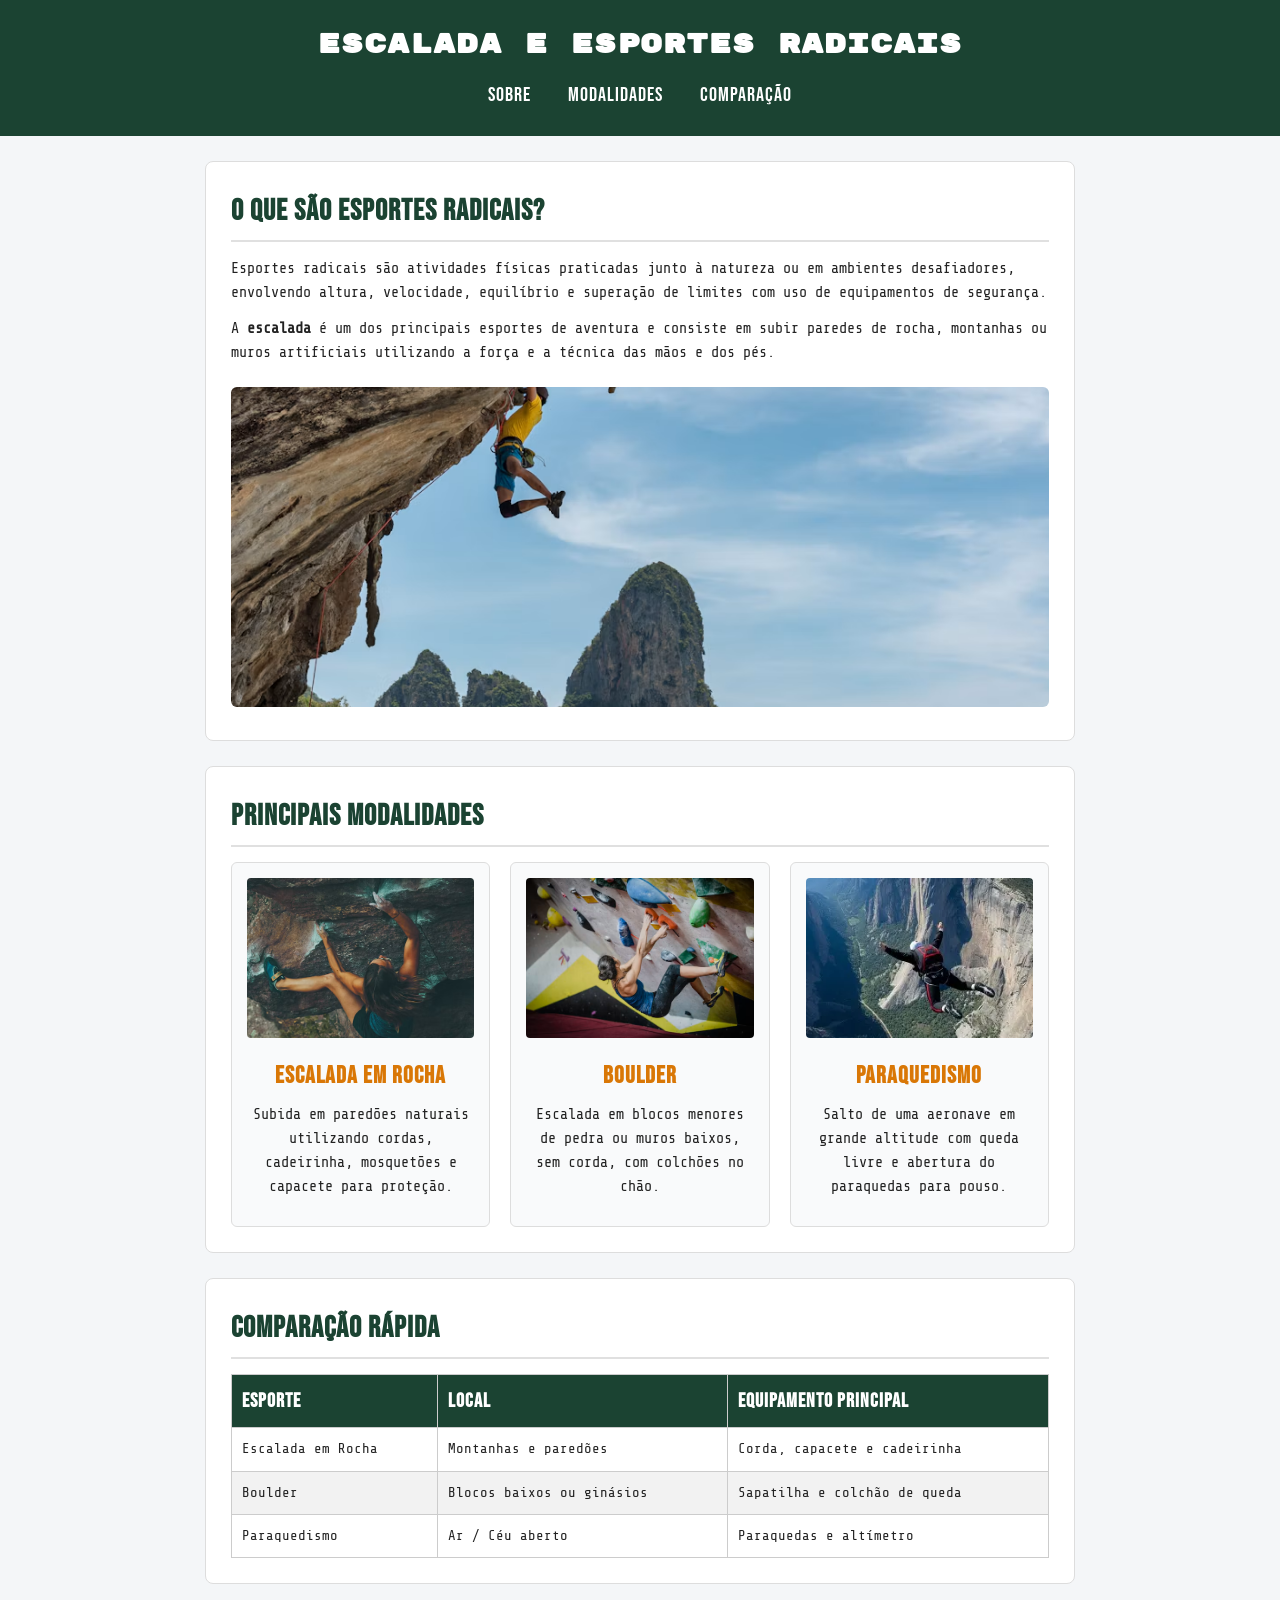
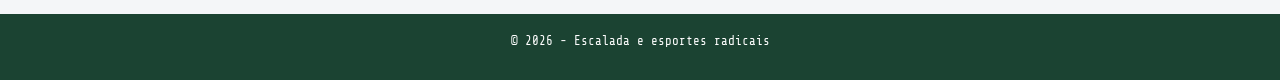
==== index.html @ f6217751 "Add files via upload" ====
<!DOCTYPE html>
<html lang="pt-BR">
<head>
    <meta charset="UTF-8">
    <meta name="viewport" content="width=device-width, initial-scale=1.0">
    <title>Escalada e Esportes Radicais</title>
    <link rel="stylesheet" href="style.css">
</head>
<body>

    <header>
        <h1>ESCALADA E ESPORTES RADICAIS</h1>
        <nav>
            <a href="#sobre">SOBRE</a>
            <a href="#modalidades">MODALIDADES</a>
            <a href="#comparacao">COMPARAÇÃO</a>
        </nav>
    </header>

    <main>

        <section id="sobre" class="caixa">
            <h2>O QUE SÃO ESPORTES RADICAIS?</h2>
            <p>
                Esportes radicais são atividades físicas praticadas junto à natureza ou em ambientes desafiadores, 
                envolvendo altura, velocidade, equilíbrio e superação de limites com uso de equipamentos de segurança.
            </p>
            <p>
                A <strong>escalada</strong> é um dos principais esportes de aventura e consiste em subir paredes de rocha, 
                montanhas ou muros artificiais utilizando a força e a técnica das mãos e dos pés.
            </p>
            <img src="imagens/capa.jpg" alt="Montanhas e natureza para escalada" class="imagem-destaque">
        </section>

        <section id="modalidades" class="caixa">
            <h2>PRINCIPAIS MODALIDADES</h2>
            
            <div class="lista-cards">
                <article class="card">
                    <img src="imagens/escalada-rocha.jpg" alt="Escalada em Rocha">
                    <h3>ESCALADA EM ROCHA</h3>
                    <p>Subida em paredões naturais utilizando cordas, cadeirinha, mosquetões e capacete para proteção.</p>
                </article>

                <article class="card">
                    <img src="imagens/boulder.jpg" alt="Boulder">
                    <h3>BOULDER</h3>
                    <p>Escalada em blocos menores de pedra ou muros baixos, sem corda, com colchões no chão.</p>
                </article>

                <article class="card">
                    <img src="imagens/paraquedismo.jpg" alt="Paraquedismo">
                    <h3>PARAQUEDISMO</h3>
                    <p>Salto de uma aeronave em grande altitude com queda livre e abertura do paraquedas para pouso.</p>
                </article>
            </div>
        </section>

        <section id="comparacao" class="caixa">
            <h2>COMPARAÇÃO RÁPIDA</h2>
            <table>
                <thead>
                    <tr>
                        <th>ESPORTE</th>
                        <th>LOCAL</th>
                        <th>EQUIPAMENTO PRINCIPAL</th>
                    </tr>
                </thead>
                <tbody>
                    <tr>
                        <td>Escalada em Rocha</td>
                        <td>Montanhas e paredões</td>
                        <td>Corda, capacete e cadeirinha</td>
                    </tr>
                    <tr>
                        <td>Boulder</td>
                        <td>Blocos baixos ou ginásios</td>
                        <td>Sapatilha e colchão de queda</td>
                    </tr>
                    <tr>
                        <td>Paraquedismo</td>
                        <td>Ar / Céu aberto</td>
                        <td>Paraquedas e altímetro</td>
                    </tr>
                </tbody>
            </table>
        </section>

    </main>

    <footer>
         <p><small>&copy; 2026 - Escalada e esportes radicais</small></p>
    </footer>

</body>
</html>
---- style.css ----
@import url('https://fonts.googleapis.com/css2?family=Bebas+Neue&family=Rubik+Mono+One&family=Share+Tech+Mono&display=swap');

* {
    box-sizing: border-box;
    margin: 0;
    padding: 0;
}

body {
    font-family: 'Share Tech Mono', monospace;
    background-color: #f4f6f8;
    color: #222222;
    line-height: 1.6;
}

header {
    background-color: #1b4332;
    color: #ffffff;
    text-align: center;
    padding: 25px 15px;
}

header h1 {
    font-family: 'Rubik Mono One', monospace;
    margin-bottom: 12px;
    font-size: 26px;
    letter-spacing: 1px;
}

nav a {
    font-family: 'Bebas Neue', sans-serif;
    color: #ffffff;
    text-decoration: none;
    margin: 0 14px;
    font-size: 20px;
    letter-spacing: 1px;
}

nav a:hover {
    text-decoration: underline;
    color: #ffb703;
}

main {
    max-width: 900px;
    margin: 25px auto;
    padding: 0 15px;
}

.caixa {
    background-color: #ffffff;
    padding: 25px;
    margin-bottom: 25px;
    border-radius: 8px;
    border: 1px solid #dddddd;
}

h2 {
    font-family: 'Bebas Neue', sans-serif;
    font-size: 30px;
    letter-spacing: 1px;
    color: #1b4332;
    margin-bottom: 15px;
    border-bottom: 2px solid #e0e0e0;
    padding-bottom: 5px;
}

p {
    margin-bottom: 12px;
    font-size: 15px;
}

.imagem-destaque {
    width: 100%;
    max-height: 320px;
    object-fit: cover;
    border-radius: 6px;
    margin-top: 10px;
}

.lista-cards {
    display: flex;
    gap: 20px;
    flex-wrap: wrap;
}

.card {
    flex: 1;
    min-width: 240px;
    background-color: #f9fafb;
    border: 1px solid #dddddd;
    border-radius: 6px;
    padding: 15px;
    text-align: center;
}

.card img {
    width: 100%;
    height: 160px;
    object-fit: cover;
    border-radius: 4px;
    margin-bottom: 10px;
}

.card h3 {
    font-family: 'Bebas Neue', sans-serif;
    font-size: 24px;
    letter-spacing: 1px;
    color: #d97706;
    margin-bottom: 8px;
}

table {
    width: 100%;
    border-collapse: collapse;
    margin-top: 10px;
}

th, td {
    border: 1px solid #cccccc;
    padding: 10px;
    text-align: left;
    font-size: 14px;
}

th {
    font-family: 'Bebas Neue', sans-serif;
    font-size: 20px;
    letter-spacing: 1px;
    background-color: #1b4332;
    color: #ffffff;
}

tr:nth-child(even) {
    background-color: #f2f2f2;
}

footer {
    background-color: #1b4332;
    color: #ffffff;
    text-align: center;
    padding: 15px;
    margin-top: 30px;
    font-size: 13px;
}
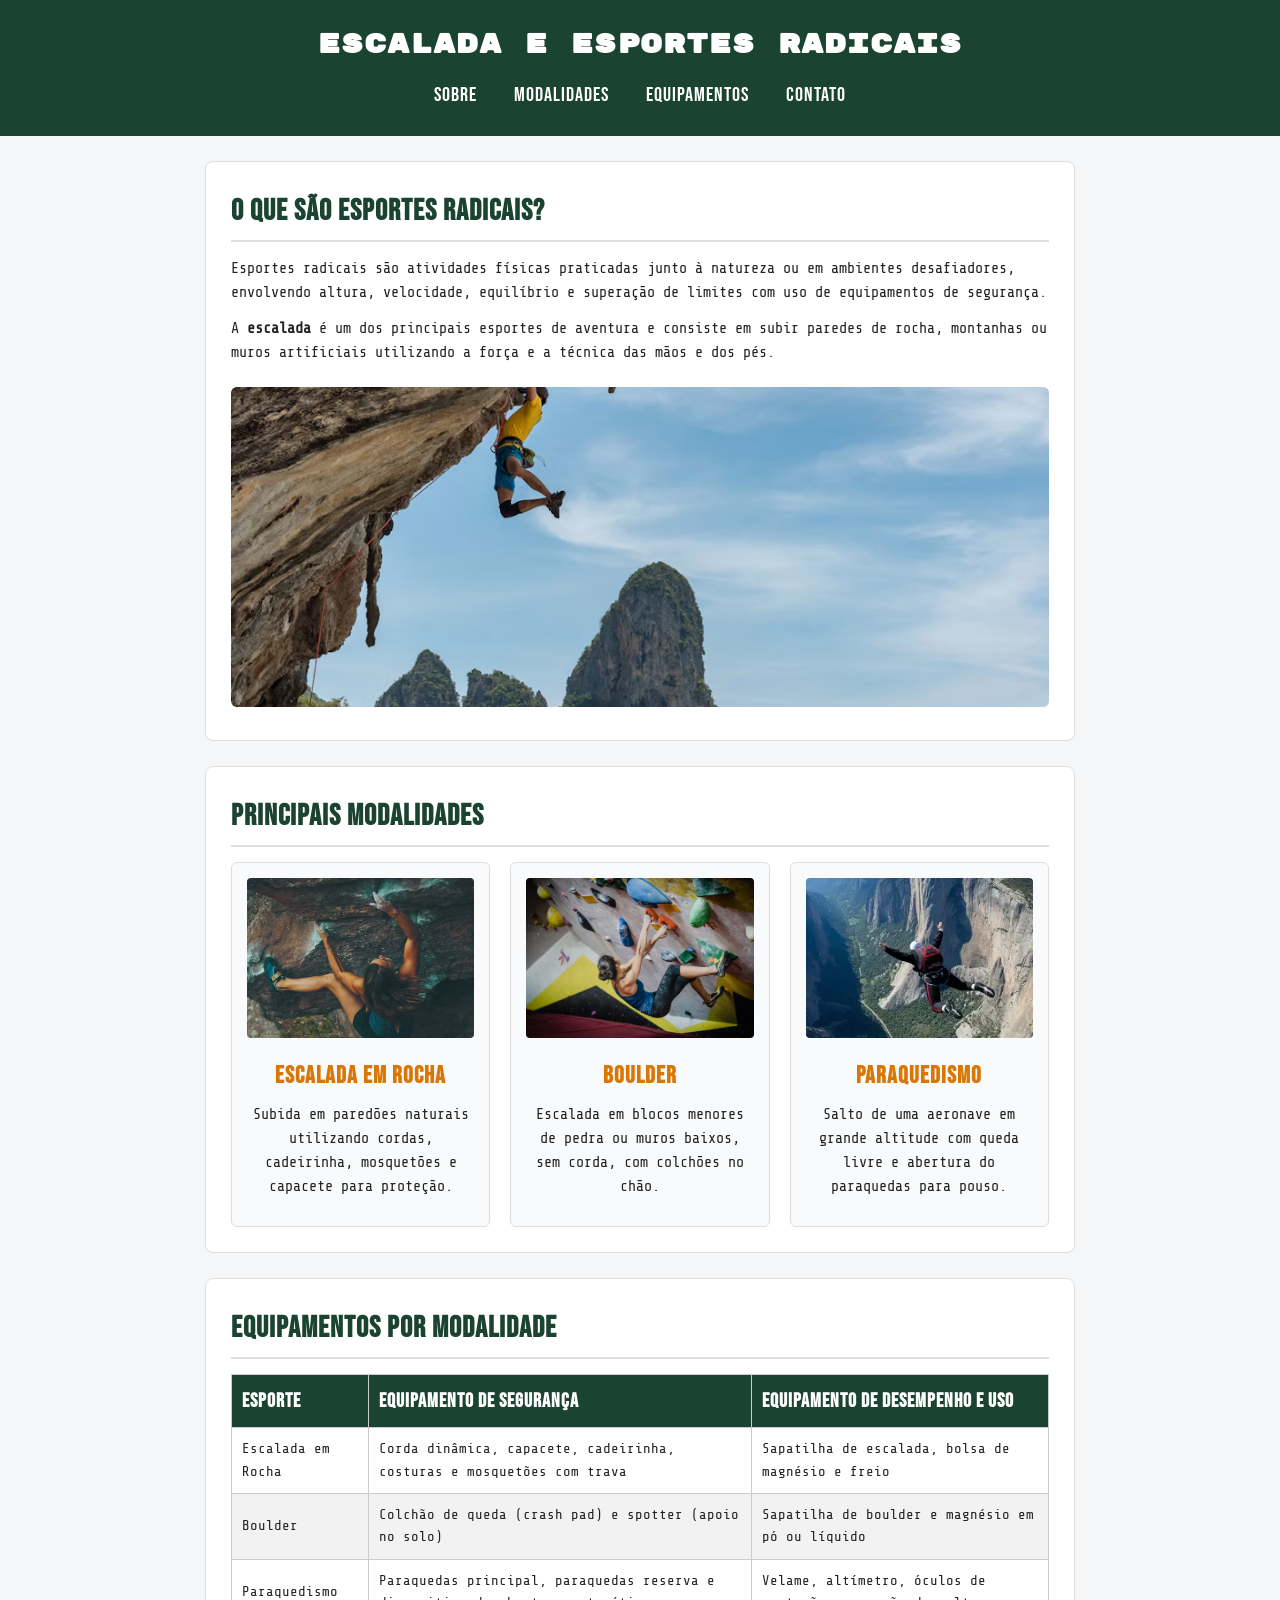
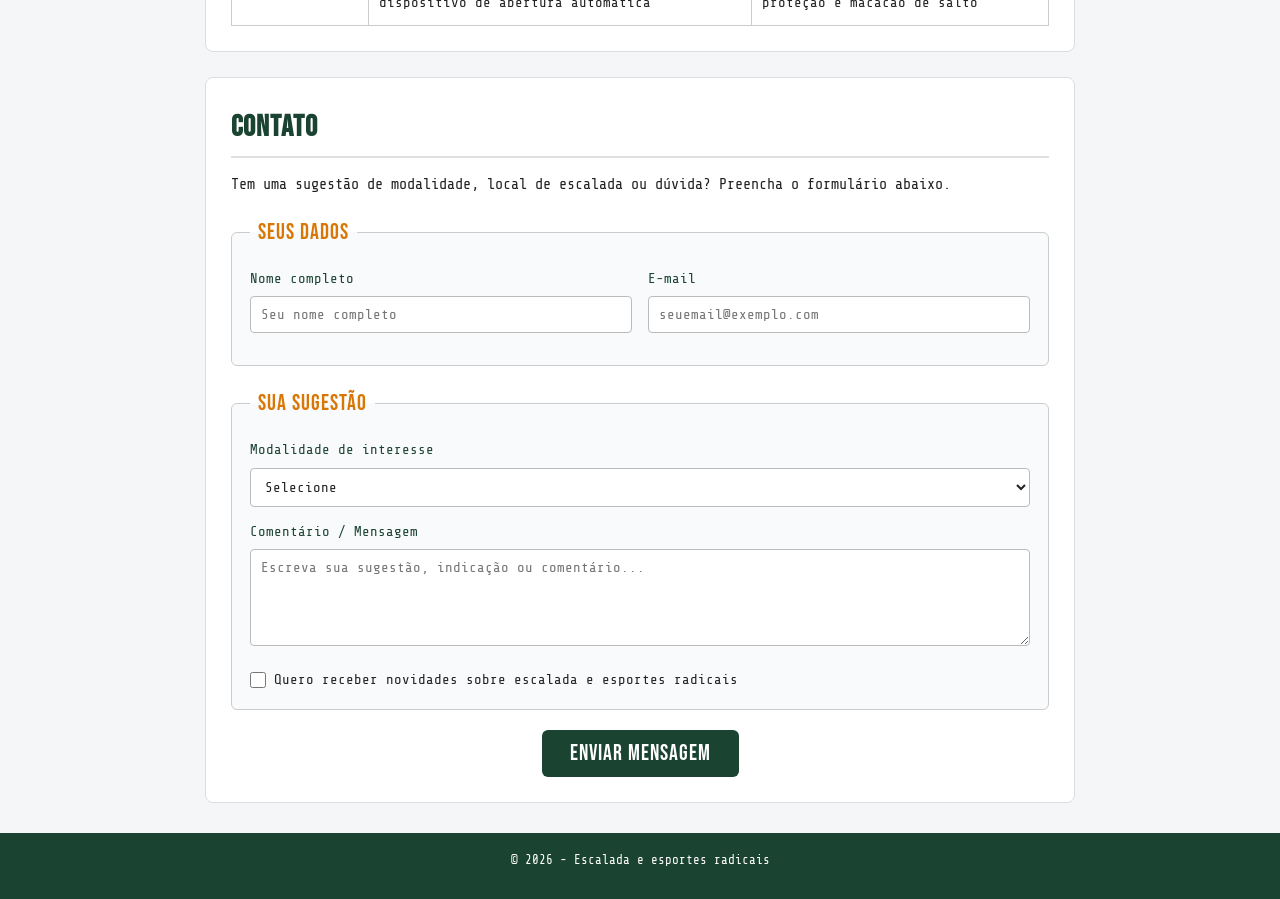
==== commit 937ec2b5: "atualizando o codigo" ====
--- a/index.html
+++ b/index.html
@@ -13,7 +13,8 @@
         <nav>
             <a href="#sobre">SOBRE</a>
             <a href="#modalidades">MODALIDADES</a>
-            <a href="#comparacao">COMPARAÇÃO</a>
+            <a href="#equipamentos">EQUIPAMENTOS</a>
+            <a href="#contato">CONTATO</a>
         </nav>
     </header>
 
@@ -56,34 +57,88 @@
             </div>
         </section>
 
-        <section id="comparacao" class="caixa">
-            <h2>COMPARAÇÃO RÁPIDA</h2>
+        <section id="equipamentos" class="caixa">
+            <h2>EQUIPAMENTOS POR MODALIDADE</h2>
             <table>
                 <thead>
                     <tr>
                         <th>ESPORTE</th>
-                        <th>LOCAL</th>
-                        <th>EQUIPAMENTO PRINCIPAL</th>
+                        <th>EQUIPAMENTO DE SEGURANÇA</th>
+                        <th>EQUIPAMENTO DE DESEMPENHO E USO</th>
                     </tr>
                 </thead>
                 <tbody>
                     <tr>
                         <td>Escalada em Rocha</td>
-                        <td>Montanhas e paredões</td>
-                        <td>Corda, capacete e cadeirinha</td>
+                        <td>Corda dinâmica, capacete, cadeirinha, costuras e mosquetões com trava</td>
+                        <td>Sapatilha de escalada, bolsa de magnésio e freio</td>
                     </tr>
                     <tr>
                         <td>Boulder</td>
-                        <td>Blocos baixos ou ginásios</td>
-                        <td>Sapatilha e colchão de queda</td>
+                        <td>Colchão de queda (crash pad) e spotter (apoio no solo)</td>
+                        <td>Sapatilha de boulder e magnésio em pó ou líquido</td>
                     </tr>
                     <tr>
                         <td>Paraquedismo</td>
-                        <td>Ar / Céu aberto</td>
-                        <td>Paraquedas e altímetro</td>
+                        <td>Paraquedas principal, paraquedas reserva e dispositivo de abertura automática</td>
+                        <td>Velame, altímetro, óculos de proteção e macacão de salto</td>
                     </tr>
                 </tbody>
             </table>
+        </section>
+
+        <section id="contato" class="caixa">
+            <h2>CONTATO</h2>
+            <p class="descricao-contato">Tem uma sugestão de modalidade, local de escalada ou dúvida? Preencha o formulário abaixo.</p>
+
+            <form action="#" method="post">
+                <fieldset class="grupo-campos">
+                    <legend>Seus dados</legend>
+
+                    <div class="linha-dupla">
+                        <div class="campo">
+                            <label for="nome">Nome completo</label>
+                            <input type="text" id="nome" name="nome" placeholder="Seu nome completo" required>
+                        </div>
+
+                        <div class="campo">
+                            <label for="email">E-mail</label>
+                            <input type="email" id="email" name="email" placeholder="seuemail@exemplo.com" required>
+                        </div>
+                    </div>
+
+                </fieldset>
+
+                <fieldset class="grupo-campos">
+                    <legend>Sua sugestão</legend>
+
+                    <div class="campo">
+                        <label for="modalidade">Modalidade de interesse</label>
+                        <select id="modalidade" name="modalidade">
+                            <option value="">Selecione</option>
+                            <option value="escalada-rocha">Escalada em Rocha</option>
+                            <option value="boulder">Boulder</option>
+                            <option value="paraquedismo">Paraquedismo</option>
+                            <option value="outra">Outra modalidade radical</option>
+                        </select>
+                    </div>
+
+                    <div class="campo">
+                        <label for="mensagem">Comentário / Mensagem</label>
+                        <textarea id="mensagem" name="mensagem" rows="5" placeholder="Escreva sua sugestão, indicação ou comentário..."></textarea>
+                    </div>
+
+                    <div class="campo-checkbox">
+                        <input type="checkbox" id="novidades" name="novidades">
+                        <label for="novidades">Quero receber novidades sobre escalada e esportes radicais</label>
+                    </div>
+                </fieldset>
+
+                <div class="acoes-form">
+                    <button type="submit" class="btn-enviar">Enviar mensagem</button>
+                </div>
+
+            </form>
         </section>
 
     </main>
--- a/style.css
+++ b/style.css
@@ -4,6 +4,10 @@
     box-sizing: border-box;
     margin: 0;
     padding: 0;
+}
+
+html {
+    scroll-behavior: smooth;
 }
 
 body {
@@ -135,6 +139,129 @@
     background-color: #f2f2f2;
 }
 
+.descricao-contato {
+    margin-bottom: 18px;
+}
+
+.grupo-campos {
+    border: 1px solid #cccccc;
+    border-radius: 6px;
+    padding: 18px;
+    margin-bottom: 20px;
+    background-color: #f9fafb;
+}
+
+.grupo-campos legend {
+    font-family: 'Bebas Neue', sans-serif;
+    font-size: 22px;
+    letter-spacing: 1px;
+    color: #d97706;
+    padding: 0 8px;
+}
+
+.linha-dupla {
+    display: flex;
+    gap: 16px;
+    flex-wrap: wrap;
+}
+
+.linha-dupla .campo {
+    flex: 1;
+    min-width: 220px;
+}
+
+.campo {
+    margin-bottom: 14px;
+}
+
+.campo:last-child {
+    margin-bottom: 0;
+}
+
+.campo label {
+    display: block;
+    font-size: 14px;
+    margin-bottom: 6px;
+    color: #1b4332;
+}
+
+.opcional {
+    font-size: 12px;
+    color: #666666;
+}
+
+.campo input,
+.campo select,
+.campo textarea {
+    width: 100%;
+    padding: 10px;
+    border: 1px solid #bbbbbb;
+    border-radius: 4px;
+    background-color: #ffffff;
+    color: #222222;
+    font-family: 'Share Tech Mono', monospace;
+    font-size: 14px;
+}
+
+.campo input:focus,
+.campo select:focus,
+.campo textarea:focus {
+    outline: none;
+    border-color: #1b4332;
+}
+
+.campo textarea {
+    resize: vertical;
+}
+
+.campo-checkbox {
+    display: flex;
+    align-items: center;
+    gap: 8px;
+    margin-top: 8px;
+}
+
+.campo-checkbox input[type="checkbox"] {
+    width: 16px;
+    height: 16px;
+    accent-color: #1b4332;
+}
+
+.campo-checkbox label {
+    font-size: 14px;
+    color: #222222;
+}
+
+.acoes-form {
+    text-align: center;
+    margin-top: 10px;
+}
+
+.btn-enviar {
+    font-family: 'Bebas Neue', sans-serif;
+    font-size: 22px;
+    letter-spacing: 1px;
+    background-color: #1b4332;
+    color: #ffffff;
+    border: none;
+    border-radius: 6px;
+    padding: 10px 28px;
+    cursor: pointer;
+}
+
+.btn-enviar:hover {
+    background-color: #2d6a4f;
+    color: #ffb703;
+}
+
+.aviso-form {
+    text-align: center;
+    font-size: 12px;
+    color: #666666;
+    margin-top: 12px;
+    margin-bottom: 0;
+}
+
 footer {
     background-color: #1b4332;
     color: #ffffff;
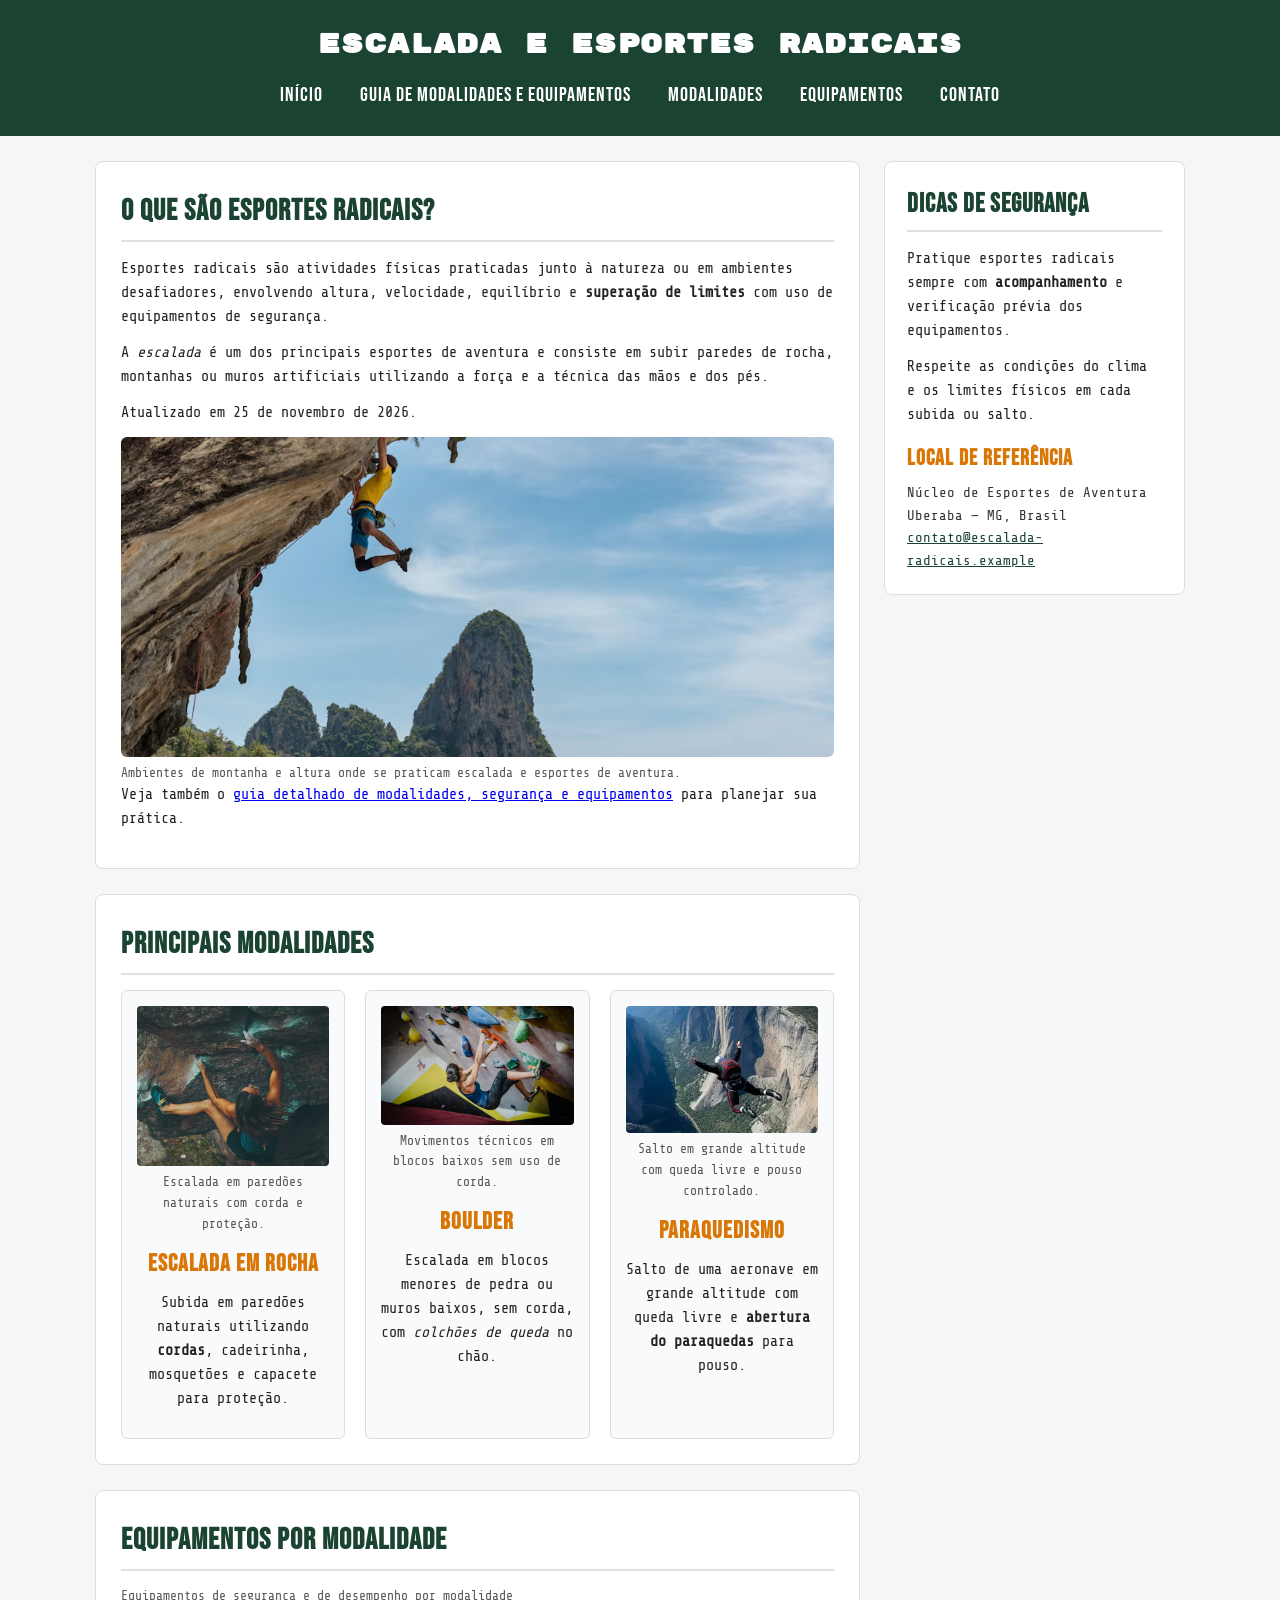
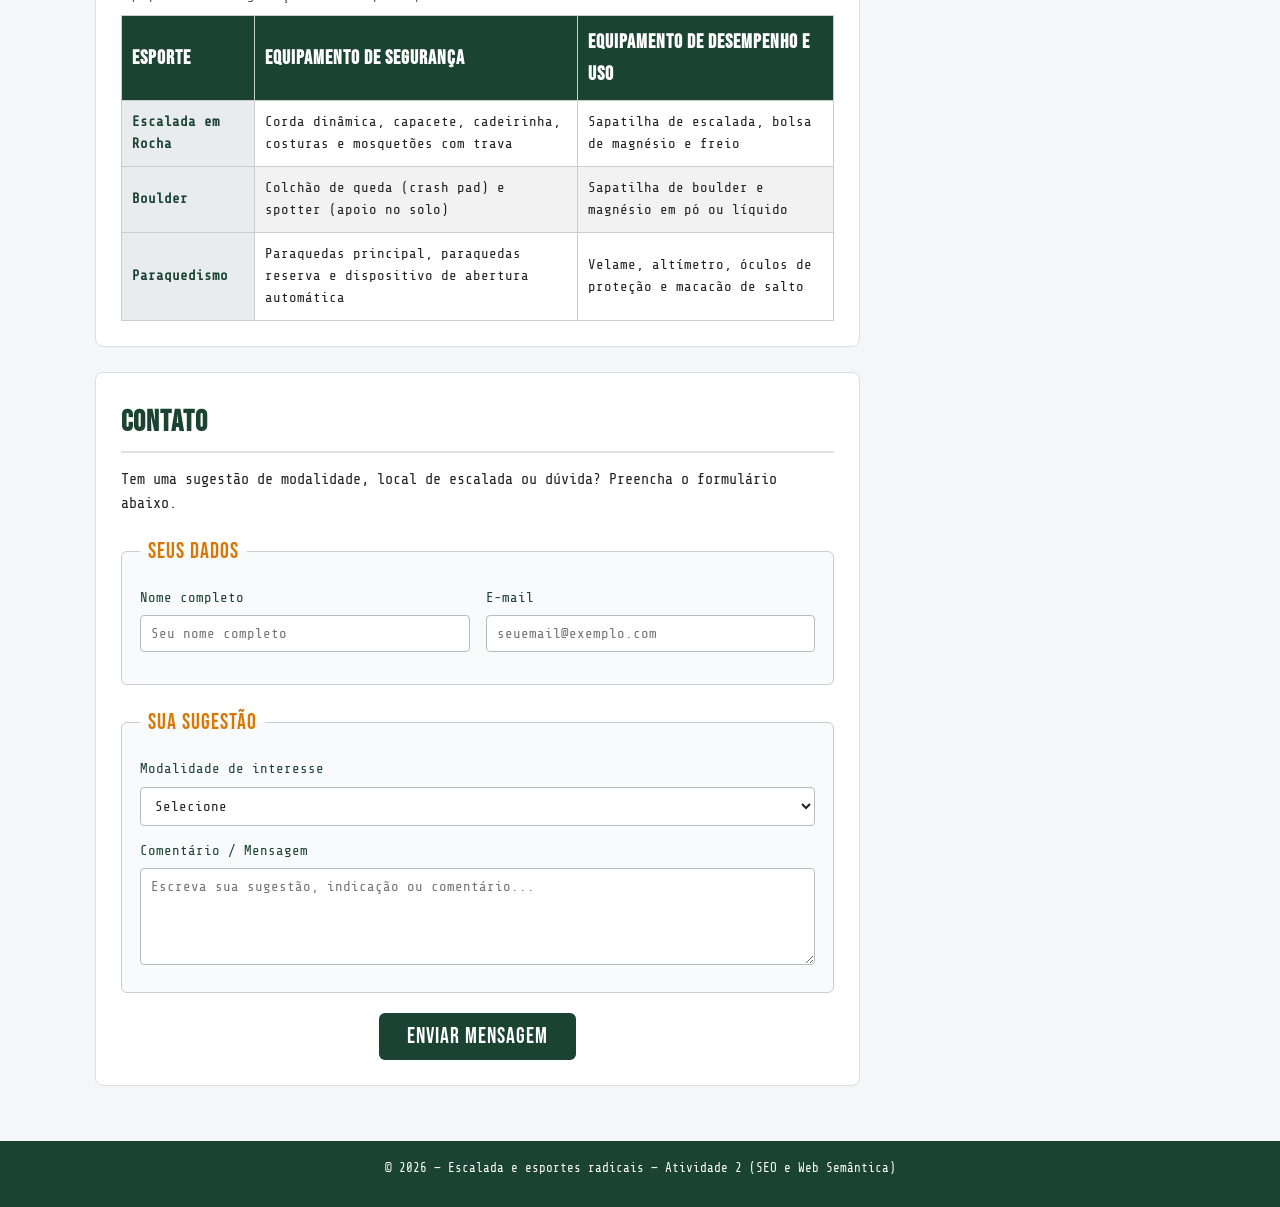
==== commit aaf1f22b: "Add files via upload" ====
--- a/index.html
+++ b/index.html
@@ -1,151 +1,224 @@
-<!DOCTYPE html>
-<html lang="pt-BR">
-<head>
-    <meta charset="UTF-8">
-    <meta name="viewport" content="width=device-width, initial-scale=1.0">
-    <title>Escalada e Esportes Radicais</title>
-    <link rel="stylesheet" href="style.css">
-</head>
-<body>
-
-    <header>
-        <h1>ESCALADA E ESPORTES RADICAIS</h1>
-        <nav>
-            <a href="#sobre">SOBRE</a>
-            <a href="#modalidades">MODALIDADES</a>
-            <a href="#equipamentos">EQUIPAMENTOS</a>
-            <a href="#contato">CONTATO</a>
-        </nav>
-    </header>
-
-    <main>
-
-        <section id="sobre" class="caixa">
-            <h2>O QUE SÃO ESPORTES RADICAIS?</h2>
-            <p>
-                Esportes radicais são atividades físicas praticadas junto à natureza ou em ambientes desafiadores, 
-                envolvendo altura, velocidade, equilíbrio e superação de limites com uso de equipamentos de segurança.
-            </p>
-            <p>
-                A <strong>escalada</strong> é um dos principais esportes de aventura e consiste em subir paredes de rocha, 
-                montanhas ou muros artificiais utilizando a força e a técnica das mãos e dos pés.
-            </p>
-            <img src="imagens/capa.jpg" alt="Montanhas e natureza para escalada" class="imagem-destaque">
-        </section>
-
-        <section id="modalidades" class="caixa">
-            <h2>PRINCIPAIS MODALIDADES</h2>
-            
-            <div class="lista-cards">
-                <article class="card">
-                    <img src="imagens/escalada-rocha.jpg" alt="Escalada em Rocha">
-                    <h3>ESCALADA EM ROCHA</h3>
-                    <p>Subida em paredões naturais utilizando cordas, cadeirinha, mosquetões e capacete para proteção.</p>
-                </article>
-
-                <article class="card">
-                    <img src="imagens/boulder.jpg" alt="Boulder">
-                    <h3>BOULDER</h3>
-                    <p>Escalada em blocos menores de pedra ou muros baixos, sem corda, com colchões no chão.</p>
-                </article>
-
-                <article class="card">
-                    <img src="imagens/paraquedismo.jpg" alt="Paraquedismo">
-                    <h3>PARAQUEDISMO</h3>
-                    <p>Salto de uma aeronave em grande altitude com queda livre e abertura do paraquedas para pouso.</p>
-                </article>
-            </div>
-        </section>
-
-        <section id="equipamentos" class="caixa">
-            <h2>EQUIPAMENTOS POR MODALIDADE</h2>
-            <table>
-                <thead>
-                    <tr>
-                        <th>ESPORTE</th>
-                        <th>EQUIPAMENTO DE SEGURANÇA</th>
-                        <th>EQUIPAMENTO DE DESEMPENHO E USO</th>
-                    </tr>
-                </thead>
-                <tbody>
-                    <tr>
-                        <td>Escalada em Rocha</td>
-                        <td>Corda dinâmica, capacete, cadeirinha, costuras e mosquetões com trava</td>
-                        <td>Sapatilha de escalada, bolsa de magnésio e freio</td>
-                    </tr>
-                    <tr>
-                        <td>Boulder</td>
-                        <td>Colchão de queda (crash pad) e spotter (apoio no solo)</td>
-                        <td>Sapatilha de boulder e magnésio em pó ou líquido</td>
-                    </tr>
-                    <tr>
-                        <td>Paraquedismo</td>
-                        <td>Paraquedas principal, paraquedas reserva e dispositivo de abertura automática</td>
-                        <td>Velame, altímetro, óculos de proteção e macacão de salto</td>
-                    </tr>
-                </tbody>
-            </table>
-        </section>
-
-        <section id="contato" class="caixa">
-            <h2>CONTATO</h2>
-            <p class="descricao-contato">Tem uma sugestão de modalidade, local de escalada ou dúvida? Preencha o formulário abaixo.</p>
-
-            <form action="#" method="post">
-                <fieldset class="grupo-campos">
-                    <legend>Seus dados</legend>
-
-                    <div class="linha-dupla">
-                        <div class="campo">
-                            <label for="nome">Nome completo</label>
-                            <input type="text" id="nome" name="nome" placeholder="Seu nome completo" required>
-                        </div>
-
-                        <div class="campo">
-                            <label for="email">E-mail</label>
-                            <input type="email" id="email" name="email" placeholder="seuemail@exemplo.com" required>
-                        </div>
-                    </div>
-
-                </fieldset>
-
-                <fieldset class="grupo-campos">
-                    <legend>Sua sugestão</legend>
-
-                    <div class="campo">
-                        <label for="modalidade">Modalidade de interesse</label>
-                        <select id="modalidade" name="modalidade">
-                            <option value="">Selecione</option>
-                            <option value="escalada-rocha">Escalada em Rocha</option>
-                            <option value="boulder">Boulder</option>
-                            <option value="paraquedismo">Paraquedismo</option>
-                            <option value="outra">Outra modalidade radical</option>
-                        </select>
-                    </div>
-
-                    <div class="campo">
-                        <label for="mensagem">Comentário / Mensagem</label>
-                        <textarea id="mensagem" name="mensagem" rows="5" placeholder="Escreva sua sugestão, indicação ou comentário..."></textarea>
-                    </div>
-
-                    <div class="campo-checkbox">
-                        <input type="checkbox" id="novidades" name="novidades">
-                        <label for="novidades">Quero receber novidades sobre escalada e esportes radicais</label>
-                    </div>
-                </fieldset>
-
-                <div class="acoes-form">
-                    <button type="submit" class="btn-enviar">Enviar mensagem</button>
-                </div>
-
-            </form>
-        </section>
-
-    </main>
-
-    <footer>
-         <p><small>&copy; 2026 - Escalada e esportes radicais</small></p>
-    </footer>
-
-</body>
-</html>+<!DOCTYPE html>
+<html lang="pt-BR">
+<head>
+    <meta charset="UTF-8">
+    <meta name="viewport" content="width=device-width, initial-scale=1.0">
+    <title>Escalada e Esportes Radicais — Escalada, Boulder e Paraquedismo</title>
+    <meta name="description" content="Guia de escalada e esportes radicais com escalada em rocha, boulder e paraquedismo, equipamentos de segurança e dicas práticas para iniciantes.">
+    <link rel="canonical" href="https://augusto-1223.github.io/Escalada-e-esportes-radicais/">
+
+    <link rel="icon" type="image/png" sizes="32x32" href="favicon-32x32.png">
+    <link rel="icon" type="image/png" sizes="64x64" href="favicon.png">
+
+    <meta property="og:type" content="website">
+    <meta property="og:locale" content="pt_BR">
+    <meta property="og:site_name" content="Escalada e Esportes Radicais">
+    <meta property="og:url" content="https://augusto-1223.github.io/Escalada-e-esportes-radicais/">
+    <meta property="og:title" content="Escalada e Esportes Radicais — Escalada, Boulder e Paraquedismo">
+    <meta property="og:description" content="Guia de escalada e esportes radicais com escalada em rocha, boulder e paraquedismo, equipamentos de segurança e dicas práticas para iniciantes.">
+    <meta property="og:image" content="https://augusto-1223.github.io/Escalada-e-esportes-radicais/imagens/og-escalada.png">
+    <meta property="og:image:width" content="1200">
+    <meta property="og:image:height" content="630">
+    <meta property="og:image:alt" content="Montanhas ao entardecer representando escalada e esportes radicais">
+
+    <link rel="stylesheet" href="style.css">
+
+    <script type="application/ld+json">
+    {
+      "@context": "https://schema.org",
+      "@type": "SportsOrganization",
+      "name": "Escalada e Esportes Radicais",
+      "description": "Conteúdo educativo sobre escalada e esportes radicais, incluindo escalada em rocha, boulder, paraquedismo e equipamentos de segurança.",
+      "url": "https://augusto-1223.github.io/Escalada-e-esportes-radicais/",
+      "sport": [
+        "Escalada em Rocha",
+        "Boulder",
+        "Paraquedismo"
+      ],
+      "address": {
+        "@type": "PostalAddress",
+        "addressLocality": "Uberaba",
+        "addressRegion": "MG",
+        "addressCountry": "BR"
+      }
+    }
+    </script>
+</head>
+<body>
+
+    <a href="#conteudo-principal" class="pular-conteudo">Pular para o conteúdo</a>
+
+    <header>
+        <h1>ESCALADA E ESPORTES RADICAIS</h1>
+        <nav aria-label="Navegação principal">
+            <a href="index.html">Início</a>
+            <a href="sobre.html">Guia de Modalidades e Equipamentos</a>
+            <a href="#modalidades">Modalidades</a>
+            <a href="#equipamentos">Equipamentos</a>
+            <a href="#contato">Contato</a>
+        </nav>
+    </header>
+
+    <div class="layout-principal">
+        <main id="conteudo-principal">
+
+            <section id="sobre" class="caixa">
+                <h2>O QUE SÃO ESPORTES RADICAIS?</h2>
+                <p>
+                    Esportes radicais são atividades físicas praticadas junto à natureza ou em ambientes desafiadores,
+                    envolvendo altura, velocidade, equilíbrio e <strong>superação de limites</strong> com uso de equipamentos de segurança.
+                </p>
+                <p>
+                    A <em>escalada</em> é um dos principais esportes de aventura e consiste em subir paredes de rocha,
+                    montanhas ou muros artificiais utilizando a força e a técnica das mãos e dos pés.
+                </p>
+                <p>
+                    Atualizado em <time datetime="2026-11-25">25 de novembro de 2026</time>.
+                </p>
+                <figure class="figura-destaque">
+                    <img src="imagens/capa.jpg" alt="Montanhas e natureza para prática de escalada e esportes radicais" width="800" height="350">
+                    <figcaption>Ambientes de montanha e altura onde se praticam escalada e esportes de aventura.</figcaption>
+                </figure>
+                <p>
+                    Veja também o <a href="sobre.html">guia detalhado de modalidades, segurança e equipamentos</a> para planejar sua prática.
+                </p>
+            </section>
+
+            <section id="modalidades" class="caixa">
+                <h2>PRINCIPAIS MODALIDADES</h2>
+
+                <div class="lista-cards">
+                    <article class="card">
+                        <figure>
+                            <img src="imagens/escalada-rocha.jpg" alt="Paredão de rocha com linha vertical representando escalada em rocha" width="400" height="250" loading="lazy">
+                            <figcaption>Escalada em paredões naturais com corda e proteção.</figcaption>
+                        </figure>
+                        <h3>ESCALADA EM ROCHA</h3>
+                        <p>Subida em paredões naturais utilizando <strong>cordas</strong>, cadeirinha, mosquetões e capacete para proteção.</p>
+                    </article>
+
+                    <article class="card">
+                        <figure>
+                            <img src="imagens/boulder.jpg" alt="Bloco de rocha sobre base verde representando a modalidade boulder" width="400" height="250" loading="lazy">
+                            <figcaption>Movimentos técnicos em blocos baixos sem uso de corda.</figcaption>
+                        </figure>
+                        <h3>BOULDER</h3>
+                        <p>Escalada em blocos menores de pedra ou muros baixos, sem corda, com <em>colchões de queda</em> no chão.</p>
+                    </article>
+
+                    <article class="card">
+                        <figure>
+                            <img src="imagens/paraquedismo.jpg" alt="Paraquedas no céu representando a modalidade paraquedismo" width="400" height="250" loading="lazy">
+                            <figcaption>Salto em grande altitude com queda livre e pouso controlado.</figcaption>
+                        </figure>
+                        <h3>PARAQUEDISMO</h3>
+                        <p>Salto de uma aeronave em grande altitude com queda livre e <strong>abertura do paraquedas</strong> para pouso.</p>
+                    </article>
+                </div>
+            </section>
+
+            <section id="equipamentos" class="caixa">
+                <h2>EQUIPAMENTOS POR MODALIDADE</h2>
+                <table>
+                    <caption>Equipamentos de segurança e de desempenho por modalidade</caption>
+                    <thead>
+                        <tr>
+                            <th scope="col">ESPORTE</th>
+                            <th scope="col">EQUIPAMENTO DE SEGURANÇA</th>
+                            <th scope="col">EQUIPAMENTO DE DESEMPENHO E USO</th>
+                        </tr>
+                    </thead>
+                    <tbody>
+                        <tr>
+                            <th scope="row">Escalada em Rocha</th>
+                            <td>Corda dinâmica, capacete, cadeirinha, costuras e mosquetões com trava</td>
+                            <td>Sapatilha de escalada, bolsa de magnésio e freio</td>
+                        </tr>
+                        <tr>
+                            <th scope="row">Boulder</th>
+                            <td>Colchão de queda (crash pad) e spotter (apoio no solo)</td>
+                            <td>Sapatilha de boulder e magnésio em pó ou líquido</td>
+                        </tr>
+                        <tr>
+                            <th scope="row">Paraquedismo</th>
+                            <td>Paraquedas principal, paraquedas reserva e dispositivo de abertura automática</td>
+                            <td>Velame, altímetro, óculos de proteção e macacão de salto</td>
+                        </tr>
+                    </tbody>
+                </table>
+            </section>
+
+            <section id="contato" class="caixa">
+                <h2>CONTATO</h2>
+                <p class="descricao-contato">Tem uma sugestão de modalidade, local de escalada ou dúvida? Preencha o formulário abaixo.</p>
+
+                <form action="#" method="post">
+                    <fieldset class="grupo-campos">
+                        <legend>Seus dados</legend>
+
+                        <div class="linha-dupla">
+                            <div class="campo">
+                                <label for="nome">Nome completo</label>
+                                <input type="text" id="nome" name="nome" placeholder="Seu nome completo" required>
+                            </div>
+
+                            <div class="campo">
+                                <label for="email">E-mail</label>
+                                <input type="email" id="email" name="email" placeholder="seuemail@exemplo.com" required>
+                            </div>
+                        </div>
+                    </fieldset>
+
+                    <fieldset class="grupo-campos">
+                        <legend>Sua sugestão</legend>
+
+                        <div class="campo">
+                            <label for="modalidade">Modalidade de interesse</label>
+                            <select id="modalidade" name="modalidade">
+                                <option value="">Selecione</option>
+                                <option value="escalada-rocha">Escalada em Rocha</option>
+                                <option value="boulder">Boulder</option>
+                                <option value="paraquedismo">Paraquedismo</option>
+                                <option value="outra">Outra modalidade radical</option>
+                            </select>
+                        </div>
+
+                        <div class="campo">
+                            <label for="mensagem">Comentário / Mensagem</label>
+                            <textarea id="mensagem" name="mensagem" rows="5" placeholder="Escreva sua sugestão, indicação ou comentário..."></textarea>
+                        </div>
+
+                        
+                    </fieldset>
+
+                    <div class="acoes-form">
+                        <button type="submit" class="btn-enviar">Enviar mensagem</button>
+                    </div>
+                </form>
+            </section>
+
+        </main>
+
+        <aside class="barra-lateral" aria-label="Informações complementares">
+            <h2>DICAS DE SEGURANÇA</h2>
+            <p>
+                Pratique esportes radicais sempre com <strong>acompanhamento</strong> e verificação prévia dos equipamentos.
+            </p>
+            <p>
+                Respeite as condições do clima e os limites físicos em cada subida ou salto.
+            </p>
+            <h3>LOCAL DE REFERÊNCIA</h3>
+            <address>
+                Núcleo de Esportes de Aventura<br>
+                Uberaba — MG, Brasil<br>
+                <a href="mailto:contato@escalada-radicais.example">contato@escalada-radicais.example</a>
+            </address>
+        </aside>
+    </div>
+
+    <footer>
+        <p><small>&copy; <time datetime="2026">2026</time> — Escalada e esportes radicais — Atividade 2 (SEO e Web Semântica)</small></p>
+    </footer>
+
+</body>
+</html>
--- a/style.css
+++ b/style.css
@@ -1,272 +1,357 @@
-@import url('https://fonts.googleapis.com/css2?family=Bebas+Neue&family=Rubik+Mono+One&family=Share+Tech+Mono&display=swap');
-
-* {
-    box-sizing: border-box;
-    margin: 0;
-    padding: 0;
-}
-
-html {
-    scroll-behavior: smooth;
-}
-
-body {
-    font-family: 'Share Tech Mono', monospace;
-    background-color: #f4f6f8;
-    color: #222222;
-    line-height: 1.6;
-}
-
-header {
-    background-color: #1b4332;
-    color: #ffffff;
-    text-align: center;
-    padding: 25px 15px;
-}
-
-header h1 {
-    font-family: 'Rubik Mono One', monospace;
-    margin-bottom: 12px;
-    font-size: 26px;
-    letter-spacing: 1px;
-}
-
-nav a {
-    font-family: 'Bebas Neue', sans-serif;
-    color: #ffffff;
-    text-decoration: none;
-    margin: 0 14px;
-    font-size: 20px;
-    letter-spacing: 1px;
-}
-
-nav a:hover {
-    text-decoration: underline;
-    color: #ffb703;
-}
-
-main {
-    max-width: 900px;
-    margin: 25px auto;
-    padding: 0 15px;
-}
-
-.caixa {
-    background-color: #ffffff;
-    padding: 25px;
-    margin-bottom: 25px;
-    border-radius: 8px;
-    border: 1px solid #dddddd;
-}
-
-h2 {
-    font-family: 'Bebas Neue', sans-serif;
-    font-size: 30px;
-    letter-spacing: 1px;
-    color: #1b4332;
-    margin-bottom: 15px;
-    border-bottom: 2px solid #e0e0e0;
-    padding-bottom: 5px;
-}
-
-p {
-    margin-bottom: 12px;
-    font-size: 15px;
-}
-
-.imagem-destaque {
-    width: 100%;
-    max-height: 320px;
-    object-fit: cover;
-    border-radius: 6px;
-    margin-top: 10px;
-}
-
-.lista-cards {
-    display: flex;
-    gap: 20px;
-    flex-wrap: wrap;
-}
-
-.card {
-    flex: 1;
-    min-width: 240px;
-    background-color: #f9fafb;
-    border: 1px solid #dddddd;
-    border-radius: 6px;
-    padding: 15px;
-    text-align: center;
-}
-
-.card img {
-    width: 100%;
-    height: 160px;
-    object-fit: cover;
-    border-radius: 4px;
-    margin-bottom: 10px;
-}
-
-.card h3 {
-    font-family: 'Bebas Neue', sans-serif;
-    font-size: 24px;
-    letter-spacing: 1px;
-    color: #d97706;
-    margin-bottom: 8px;
-}
-
-table {
-    width: 100%;
-    border-collapse: collapse;
-    margin-top: 10px;
-}
-
-th, td {
-    border: 1px solid #cccccc;
-    padding: 10px;
-    text-align: left;
-    font-size: 14px;
-}
-
-th {
-    font-family: 'Bebas Neue', sans-serif;
-    font-size: 20px;
-    letter-spacing: 1px;
-    background-color: #1b4332;
-    color: #ffffff;
-}
-
-tr:nth-child(even) {
-    background-color: #f2f2f2;
-}
-
-.descricao-contato {
-    margin-bottom: 18px;
-}
-
-.grupo-campos {
-    border: 1px solid #cccccc;
-    border-radius: 6px;
-    padding: 18px;
-    margin-bottom: 20px;
-    background-color: #f9fafb;
-}
-
-.grupo-campos legend {
-    font-family: 'Bebas Neue', sans-serif;
-    font-size: 22px;
-    letter-spacing: 1px;
-    color: #d97706;
-    padding: 0 8px;
-}
-
-.linha-dupla {
-    display: flex;
-    gap: 16px;
-    flex-wrap: wrap;
-}
-
-.linha-dupla .campo {
-    flex: 1;
-    min-width: 220px;
-}
-
-.campo {
-    margin-bottom: 14px;
-}
-
-.campo:last-child {
-    margin-bottom: 0;
-}
-
-.campo label {
-    display: block;
-    font-size: 14px;
-    margin-bottom: 6px;
-    color: #1b4332;
-}
-
-.opcional {
-    font-size: 12px;
-    color: #666666;
-}
-
-.campo input,
-.campo select,
-.campo textarea {
-    width: 100%;
-    padding: 10px;
-    border: 1px solid #bbbbbb;
-    border-radius: 4px;
-    background-color: #ffffff;
-    color: #222222;
-    font-family: 'Share Tech Mono', monospace;
-    font-size: 14px;
-}
-
-.campo input:focus,
-.campo select:focus,
-.campo textarea:focus {
-    outline: none;
-    border-color: #1b4332;
-}
-
-.campo textarea {
-    resize: vertical;
-}
-
-.campo-checkbox {
-    display: flex;
-    align-items: center;
-    gap: 8px;
-    margin-top: 8px;
-}
-
-.campo-checkbox input[type="checkbox"] {
-    width: 16px;
-    height: 16px;
-    accent-color: #1b4332;
-}
-
-.campo-checkbox label {
-    font-size: 14px;
-    color: #222222;
-}
-
-.acoes-form {
-    text-align: center;
-    margin-top: 10px;
-}
-
-.btn-enviar {
-    font-family: 'Bebas Neue', sans-serif;
-    font-size: 22px;
-    letter-spacing: 1px;
-    background-color: #1b4332;
-    color: #ffffff;
-    border: none;
-    border-radius: 6px;
-    padding: 10px 28px;
-    cursor: pointer;
-}
-
-.btn-enviar:hover {
-    background-color: #2d6a4f;
-    color: #ffb703;
-}
-
-.aviso-form {
-    text-align: center;
-    font-size: 12px;
-    color: #666666;
-    margin-top: 12px;
-    margin-bottom: 0;
-}
-
-footer {
-    background-color: #1b4332;
-    color: #ffffff;
-    text-align: center;
-    padding: 15px;
-    margin-top: 30px;
-    font-size: 13px;
-}+@import url('https://fonts.googleapis.com/css2?family=Bebas+Neue&family=Rubik+Mono+One&family=Share+Tech+Mono&display=swap');
+
+* {
+    box-sizing: border-box;
+    margin: 0;
+    padding: 0;
+}
+
+html {
+    scroll-behavior: smooth;
+}
+
+body {
+    font-family: 'Share Tech Mono', monospace;
+    background-color: #f4f6f8;
+    color: #222222;
+    line-height: 1.6;
+}
+
+.pular-conteudo {
+    position: absolute;
+    left: -9999px;
+    top: 0;
+    background-color: #ffb703;
+    color: #111111;
+    padding: 10px 16px;
+    font-weight: bold;
+    text-decoration: none;
+    z-index: 1000;
+}
+
+.pular-conteudo:focus {
+    left: 12px;
+    top: 12px;
+}
+
+header {
+    background-color: #1b4332;
+    color: #ffffff;
+    text-align: center;
+    padding: 25px 15px;
+}
+
+header h1 {
+    font-family: 'Rubik Mono One', monospace;
+    margin-bottom: 12px;
+    font-size: 26px;
+    letter-spacing: 1px;
+}
+
+nav a {
+    font-family: 'Bebas Neue', sans-serif;
+    color: #ffffff;
+    text-decoration: none;
+    margin: 0 14px;
+    font-size: 20px;
+    letter-spacing: 1px;
+}
+
+nav a:hover,
+nav a:focus {
+    text-decoration: underline;
+    color: #ffb703;
+}
+
+.layout-principal {
+    max-width: 1120px;
+    margin: 25px auto;
+    padding: 0 15px;
+    display: flex;
+    gap: 24px;
+    align-items: flex-start;
+}
+
+main {
+    flex: 3;
+    min-width: 0;
+}
+
+.barra-lateral {
+    flex: 1;
+    min-width: 250px;
+    background-color: #ffffff;
+    padding: 22px;
+    border-radius: 8px;
+    border: 1px solid #dddddd;
+}
+
+.barra-lateral h2 {
+    font-size: 26px;
+}
+
+.barra-lateral h3 {
+    font-family: 'Bebas Neue', sans-serif;
+    font-size: 22px;
+    letter-spacing: 1px;
+    color: #d97706;
+    margin-top: 14px;
+    margin-bottom: 6px;
+}
+
+.barra-lateral address {
+    font-style: normal;
+    font-size: 14px;
+    color: #333333;
+}
+
+.barra-lateral address a {
+    color: #1b4332;
+    word-break: break-word;
+}
+
+.caixa {
+    background-color: #ffffff;
+    padding: 25px;
+    margin-bottom: 25px;
+    border-radius: 8px;
+    border: 1px solid #dddddd;
+}
+
+h2 {
+    font-family: 'Bebas Neue', sans-serif;
+    font-size: 30px;
+    letter-spacing: 1px;
+    color: #1b4332;
+    margin-bottom: 15px;
+    border-bottom: 2px solid #e0e0e0;
+    padding-bottom: 5px;
+}
+
+p {
+    margin-bottom: 12px;
+    font-size: 15px;
+}
+
+.figura-destaque {
+    margin-top: 10px;
+}
+
+.figura-destaque img {
+    width: 100%;
+    height: auto;
+    max-height: 320px;
+    object-fit: cover;
+    border-radius: 6px;
+    display: block;
+}
+
+figcaption {
+    font-size: 13px;
+    color: #555555;
+    margin-top: 6px;
+}
+
+.lista-cards {
+    display: flex;
+    gap: 20px;
+    flex-wrap: wrap;
+}
+
+.card {
+    flex: 1;
+    min-width: 220px;
+    background-color: #f9fafb;
+    border: 1px solid #dddddd;
+    border-radius: 6px;
+    padding: 15px;
+    text-align: center;
+}
+
+.card figure {
+    margin-bottom: 10px;
+}
+
+.card img {
+    width: 100%;
+    height: auto;
+    max-height: 160px;
+    object-fit: cover;
+    border-radius: 4px;
+    display: block;
+}
+
+.card h3 {
+    font-family: 'Bebas Neue', sans-serif;
+    font-size: 24px;
+    letter-spacing: 1px;
+    color: #d97706;
+    margin-bottom: 8px;
+}
+
+table {
+    width: 100%;
+    border-collapse: collapse;
+    margin-top: 10px;
+}
+
+caption {
+    font-size: 13px;
+    color: #555555;
+    text-align: left;
+    margin-bottom: 8px;
+}
+
+th, td {
+    border: 1px solid #cccccc;
+    padding: 10px;
+    text-align: left;
+    font-size: 14px;
+}
+
+thead th {
+    font-family: 'Bebas Neue', sans-serif;
+    font-size: 20px;
+    letter-spacing: 1px;
+    background-color: #1b4332;
+    color: #ffffff;
+}
+
+tbody th {
+    background-color: #e9ecef;
+    color: #1b4332;
+}
+
+tr:nth-child(even) td {
+    background-color: #f2f2f2;
+}
+
+.descricao-contato {
+    margin-bottom: 18px;
+}
+
+.grupo-campos {
+    border: 1px solid #cccccc;
+    border-radius: 6px;
+    padding: 18px;
+    margin-bottom: 20px;
+    background-color: #f9fafb;
+}
+
+.grupo-campos legend {
+    font-family: 'Bebas Neue', sans-serif;
+    font-size: 22px;
+    letter-spacing: 1px;
+    color: #d97706;
+    padding: 0 8px;
+}
+
+.linha-dupla {
+    display: flex;
+    gap: 16px;
+    flex-wrap: wrap;
+}
+
+.linha-dupla .campo {
+    flex: 1;
+    min-width: 220px;
+}
+
+.campo {
+    margin-bottom: 14px;
+}
+
+.campo:last-child {
+    margin-bottom: 0;
+}
+
+.campo label {
+    display: block;
+    font-size: 14px;
+    margin-bottom: 6px;
+    color: #1b4332;
+}
+
+.campo input,
+.campo select,
+.campo textarea {
+    width: 100%;
+    padding: 10px;
+    border: 1px solid #bbbbbb;
+    border-radius: 4px;
+    background-color: #ffffff;
+    color: #222222;
+    font-family: 'Share Tech Mono', monospace;
+    font-size: 14px;
+}
+
+.campo input:focus,
+.campo select:focus,
+.campo textarea:focus {
+    outline: none;
+    border-color: #1b4332;
+}
+
+.campo textarea {
+    resize: vertical;
+}
+
+.campo-checkbox {
+    display: flex;
+    align-items: center;
+    gap: 8px;
+    margin-top: 8px;
+}
+
+.campo-checkbox input[type="checkbox"] {
+    width: 16px;
+    height: 16px;
+    accent-color: #1b4332;
+}
+
+.campo-checkbox label {
+    font-size: 14px;
+    color: #222222;
+}
+
+.acoes-form {
+    text-align: center;
+    margin-top: 10px;
+}
+
+.btn-enviar {
+    font-family: 'Bebas Neue', sans-serif;
+    font-size: 22px;
+    letter-spacing: 1px;
+    background-color: #1b4332;
+    color: #ffffff;
+    border: none;
+    border-radius: 6px;
+    padding: 10px 28px;
+    cursor: pointer;
+}
+
+.btn-enviar:hover,
+.btn-enviar:focus {
+    background-color: #2d6a4f;
+    color: #ffb703;
+}
+
+footer {
+    background-color: #1b4332;
+    color: #ffffff;
+    text-align: center;
+    padding: 15px;
+    margin-top: 30px;
+    font-size: 13px;
+}
+
+@media (max-width: 820px) {
+    .layout-principal {
+        flex-direction: column;
+    }
+
+    .barra-lateral {
+        width: 100%;
+    }
+}
